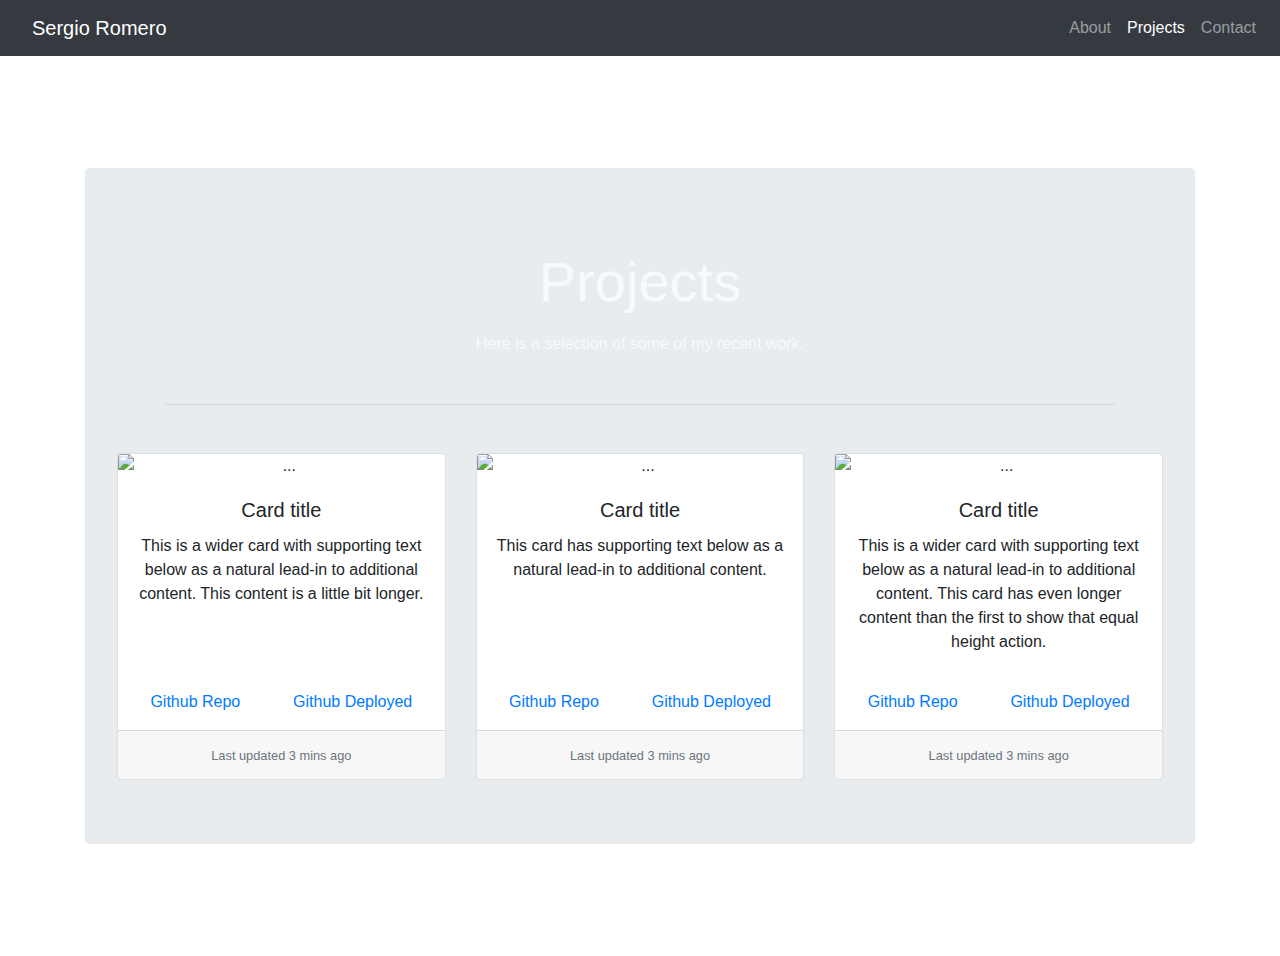
==== projects.html @ 509a9d8f "html implemented" ====
<!DOCTYPE html>
<html lang='en'>

<head>
    <meta charset='UTF-8'>
    <meta name='viewport' content='width=device-width, initial-scale=1.0'>
    <meta http-equiv='X-UA-Compatible' content='ie=edge'>
    <link rel='stylesheet' href='https://cdnjs.cloudflare.com/ajax/libs/twitter-bootstrap/4.3.1/css/bootstrap.min.css'>
    <link rel='stylesheet' href='https://cdnjs.cloudflare.com/ajax/libs/font-awesome/5.11.2/css/all.min.css'>
    <link rel='stylesheet' href='assets/css/style.css'>
    <title>Sergio Romero's Portfolio</title>
</head>

<body>

    <nav class="navbar navbar-expand-lg sticky-top navbar-dark bg-dark">
        <a class="navbar-brand ml-3" href="#">Sergio Romero</a>
        <button class="navbar-toggler" type="button" data-toggle="collapse" data-target="#navbarText"
            aria-controls="navbarText" aria-expanded="false" aria-label="Toggle navigation">
            <span class="navbar-toggler-icon"></span>
        </button>
        <div class="collapse navbar-collapse justify-content-end" id="navbarText">
            <ul class="navbar-nav">
                <li class="nav-item">
                    <a class="nav-link" href="index.html">About</a>
                </li>
                <li class="nav-item active">
                    <a class="nav-link" href="projects.html">Projects</a>
                </li>
                <li class="nav-item">
                    <a class="nav-link" href="contact.html">Contact</a>
                </li>
            </ul>
        </div>
    </nav>

    <div class='container d-flex min-vh-100 justify-content-center align-items-center'>
        <div class="jumbotron text-center my-5" id='display'>
            <h1 class="display-4 text-light m-3">Projects</h1>
            <p class='text-light'>Here is a selection of some of my recent work.</p>
            <hr class="m-5">

            <div class="card-deck">
                <div class="card">
                    <img src="..." class="card-img-top" alt="...">
                    <div class="card-body">
                        <h5 class="card-title">Card title</h5>
                        <p class="card-text">This is a wider card with supporting text below as a natural lead-in to
                            additional content. This content is a little bit longer.</p>

                    </div>
                    <div class='row d-flex justify-content-around align-items-end m-3'>
                        <a href="#" class="card-link">Github Repo</a>
                        <a href="#" class="card-link">Github Deployed</a>
                    </div>
                    <div class="card-footer">
                        <small class="text-muted">Last updated 3 mins ago</small>
                    </div>
                </div>
                <div class="card">
                    <img src="..." class="card-img-top" alt="...">
                    <div class="card-body">
                        <h5 class="card-title">Card title</h5>
                        <p class="card-text">This card has supporting text below as a natural lead-in to additional
                            content.</p>
                    </div>
                    <div class='row d-flex justify-content-around align-items-end m-3'>
                        <a href="#" class="card-link">Github Repo</a>
                        <a href="#" class="card-link">Github Deployed</a>
                    </div>
                    <div class="card-footer">
                        <small class="text-muted">Last updated 3 mins ago</small>
                    </div>
                </div>
                <div class="card">
                    <img src="..." class="card-img-top" alt="...">
                    <div class="card-body">
                        <h5 class="card-title">Card title</h5>
                        <p class="card-text">This is a wider card with supporting text below as a natural lead-in to
                            additional content. This card has even longer content than the first to show that equal
                            height action.</p>
                    </div>
                    <div class='row d-flex justify-content-around align-items-end m-3'>
                        <a href="#" class="card-link">Github Repo</a>
                        <a href="#" class="card-link">Github Deployed</a>
                    </div>
                    <div class="card-footer">
                        <small class="text-muted">Last updated 3 mins ago</small>
                    </div>
                </div>
            </div>

            
        </div>
    </div>


    <script src='https://cdnjs.cloudflare.com/ajax/libs/jquery/3.4.1/jquery.min.js'></script>
    <script src='https://cdnjs.cloudflare.com/ajax/libs/popper.js/1.15.0/umd/popper.min.js'></script>
    <script src='https://cdnjs.cloudflare.com/ajax/libs/twitter-bootstrap/4.3.1/js/bootstrap.min.js'></script>
    <script src='assets/javascript/app.js'></script>
</body>

</html>
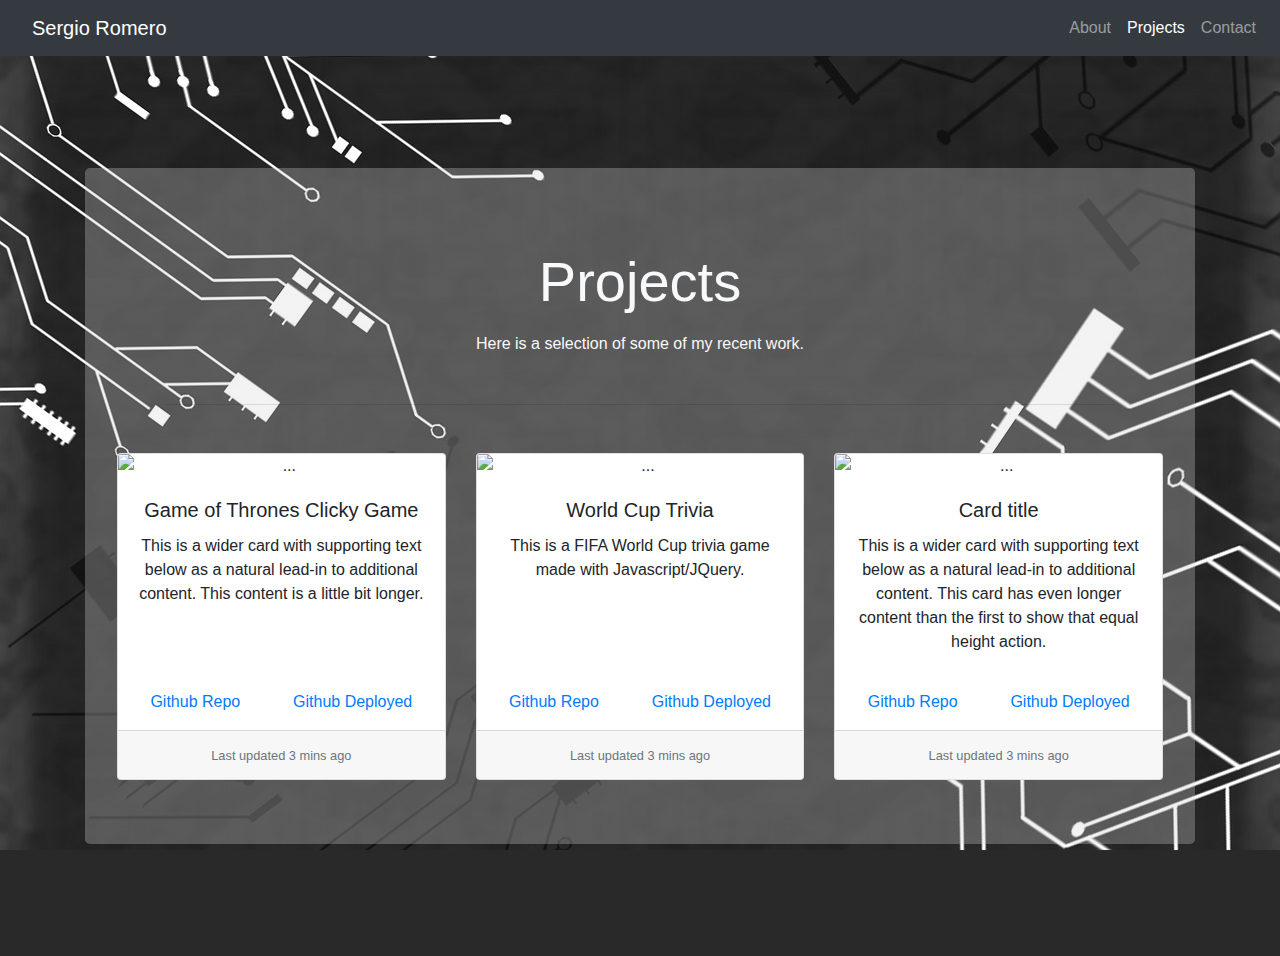
==== commit 840c68a4: "project links" ====
--- a/projects.html
+++ b/projects.html
@@ -44,14 +44,14 @@
                 <div class="card">
                     <img src="..." class="card-img-top" alt="...">
                     <div class="card-body">
-                        <h5 class="card-title">Card title</h5>
+                        <h5 class="card-title">Game of Thrones Clicky Game</h5>
                         <p class="card-text">This is a wider card with supporting text below as a natural lead-in to
                             additional content. This content is a little bit longer.</p>
 
                     </div>
                     <div class='row d-flex justify-content-around align-items-end m-3'>
-                        <a href="#" class="card-link">Github Repo</a>
-                        <a href="#" class="card-link">Github Deployed</a>
+                        <a href="https://github.com/Sromero1015/clickyGame" class="card-link">Github Repo</a>
+                        <a href="https://clicky-game-18530.herokuapp.com/" class="card-link">Github Deployed</a>
                     </div>
                     <div class="card-footer">
                         <small class="text-muted">Last updated 3 mins ago</small>
@@ -60,13 +60,12 @@
                 <div class="card">
                     <img src="..." class="card-img-top" alt="...">
                     <div class="card-body">
-                        <h5 class="card-title">Card title</h5>
-                        <p class="card-text">This card has supporting text below as a natural lead-in to additional
-                            content.</p>
+                        <h5 class="card-title">World Cup Trivia</h5>
+                        <p class="card-text">This is a FIFA World Cup trivia game made with Javascript/JQuery.</p>
                     </div>
                     <div class='row d-flex justify-content-around align-items-end m-3'>
-                        <a href="#" class="card-link">Github Repo</a>
-                        <a href="#" class="card-link">Github Deployed</a>
+                        <a href="https://github.com/Sromero1015/TriviaGame" class="card-link">Github Repo</a>
+                        <a href="https://sromero1015.github.io/TriviaGame/" class="card-link">Github Deployed</a>
                     </div>
                     <div class="card-footer">
                         <small class="text-muted">Last updated 3 mins ago</small>
--- a/assets/css/style.css
+++ b/assets/css/style.css
@@ -0,0 +1,11 @@
+body {
+    background-color: rgb(41, 41, 41);
+    background-image: url(../images/background-2426328_1280.jpg);
+    background-repeat: no-repeat;
+    background-attachment: fixed;
+    background-position: 50% 50%;   
+}
+
+#display {
+    background: rgba(215, 215, 215, 0.3);
+}